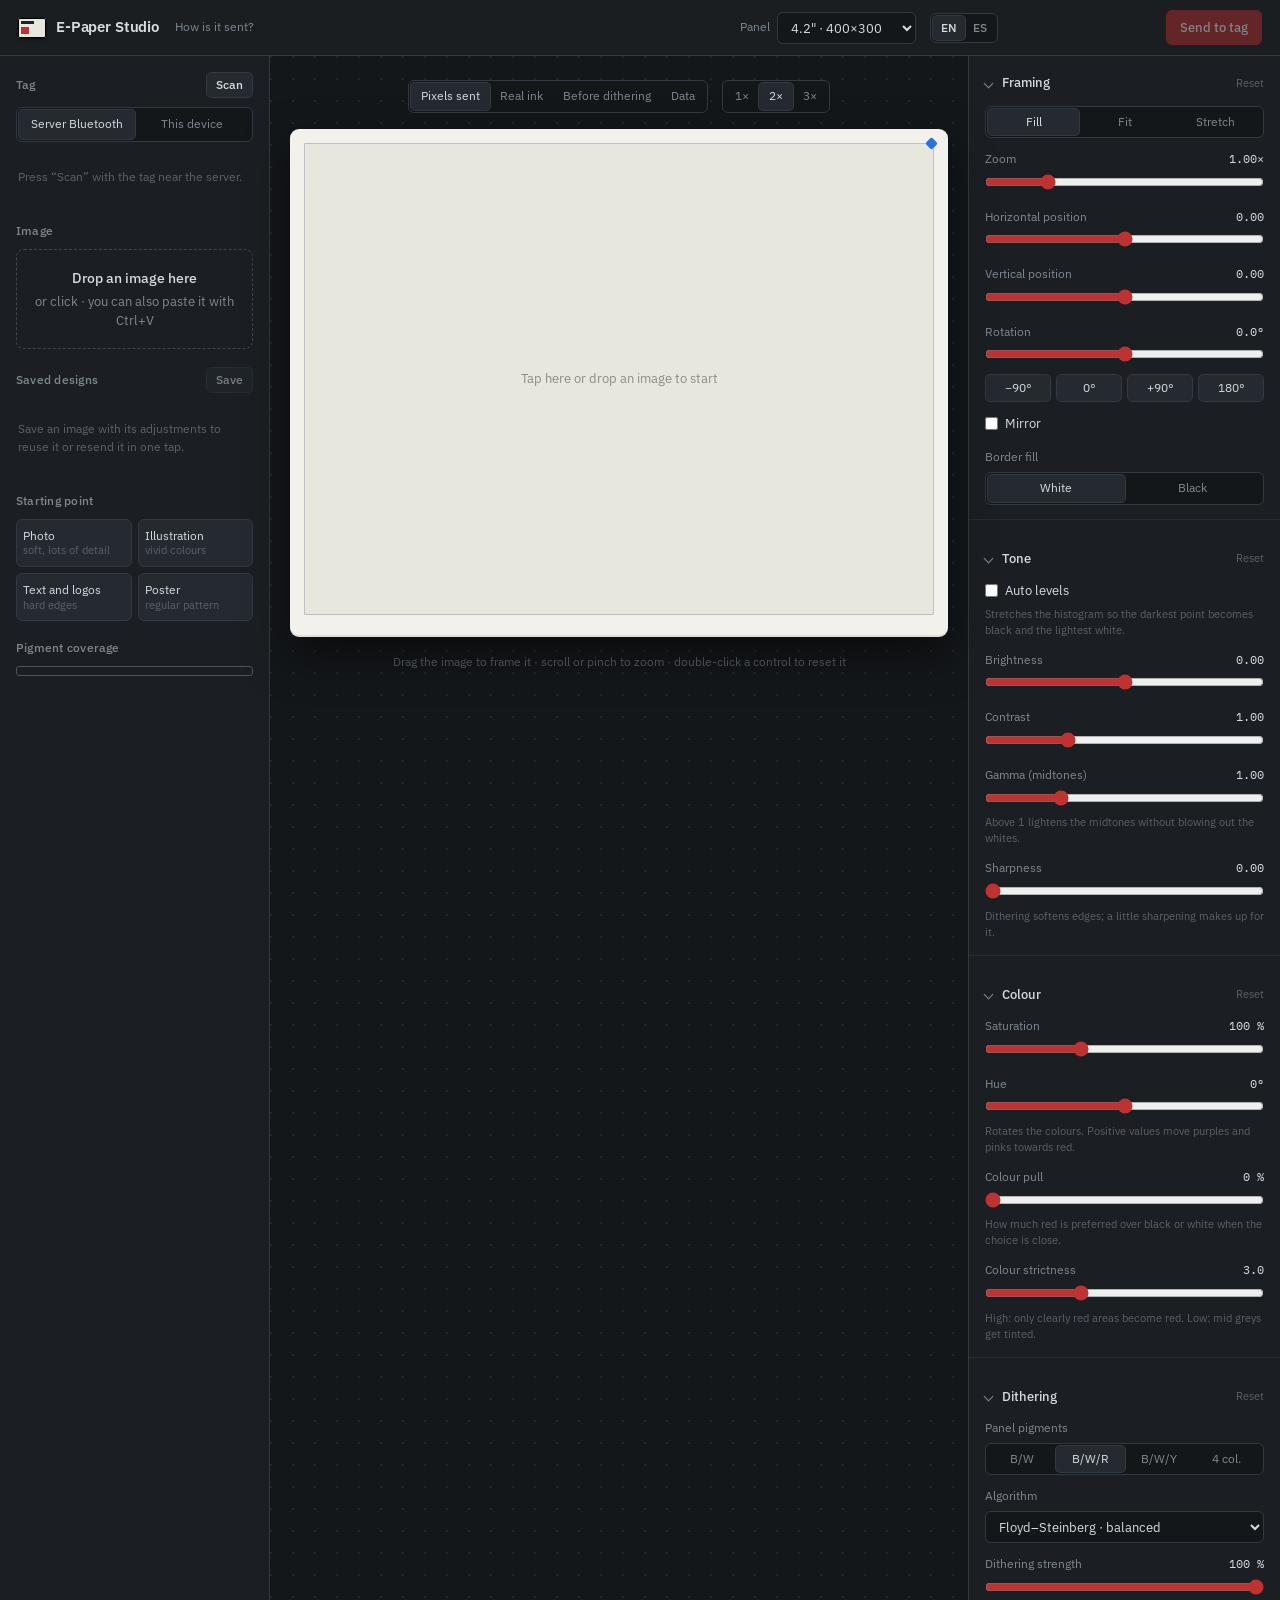
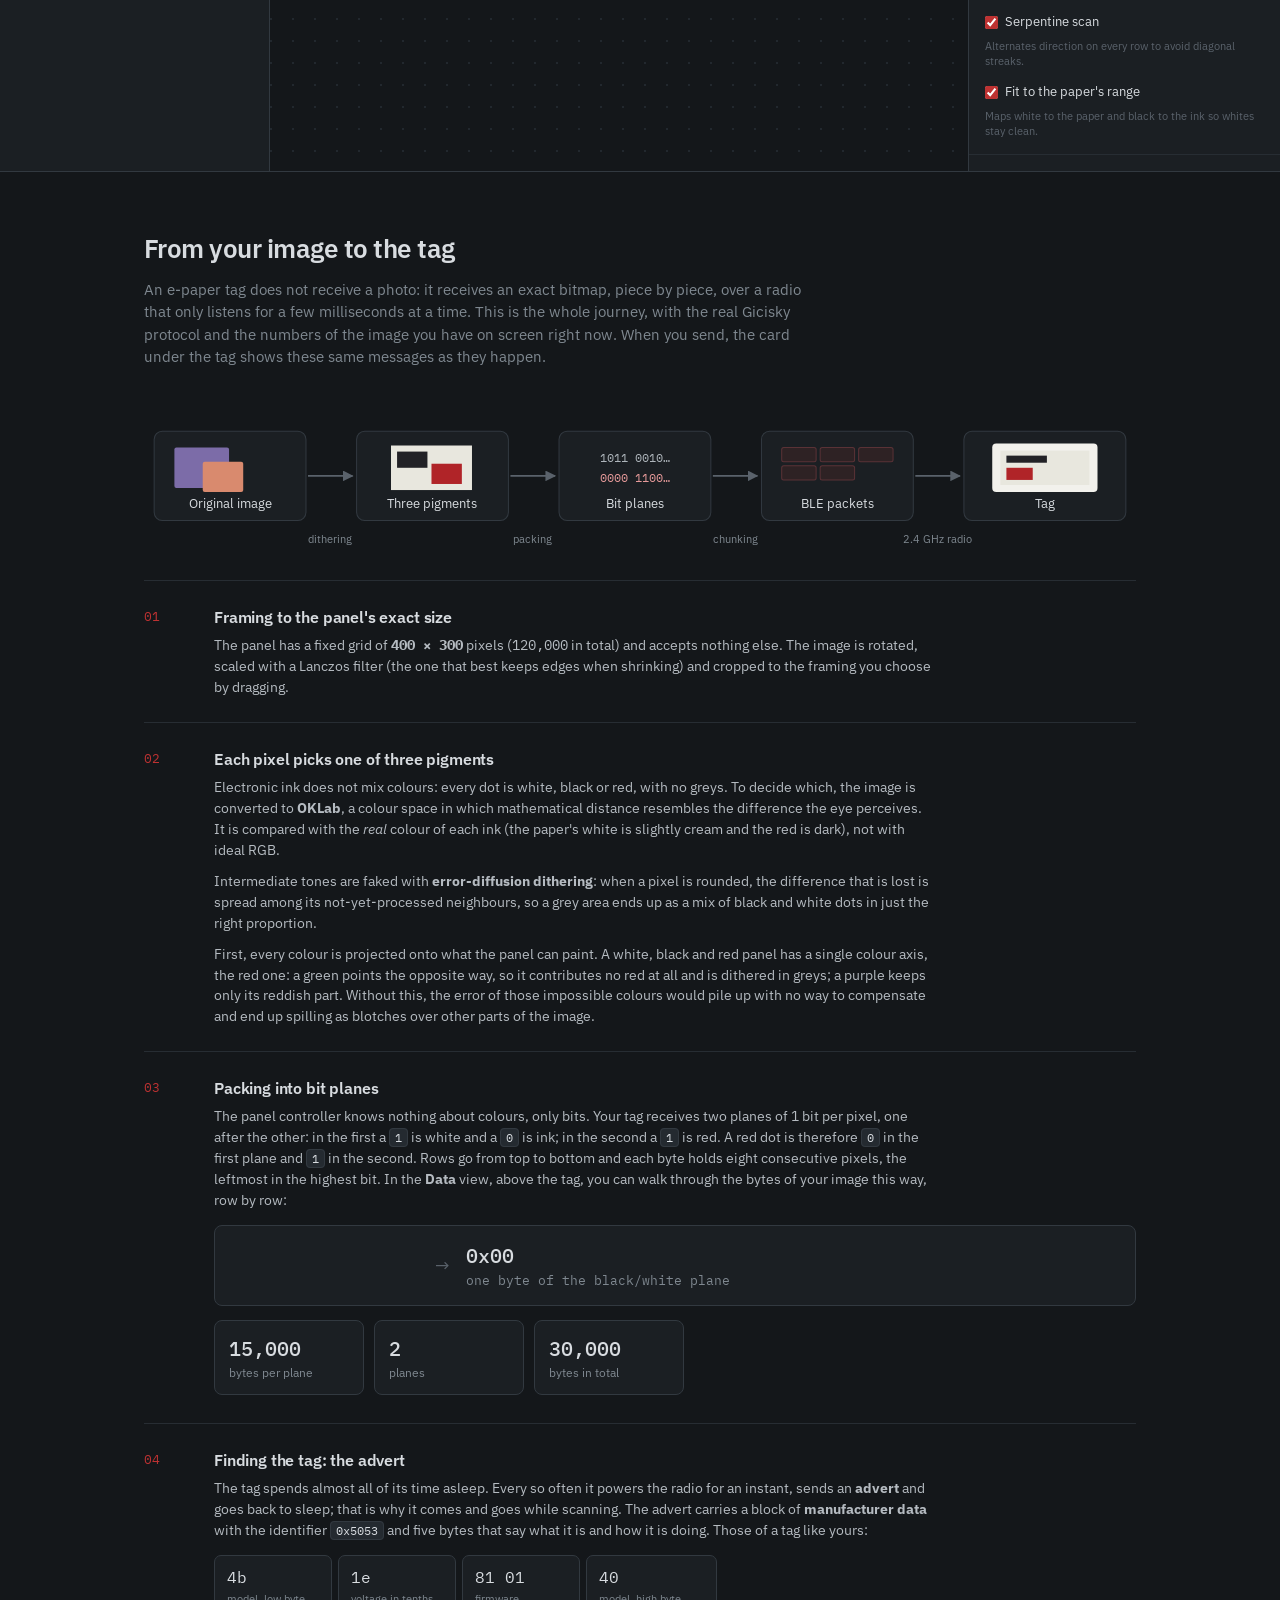
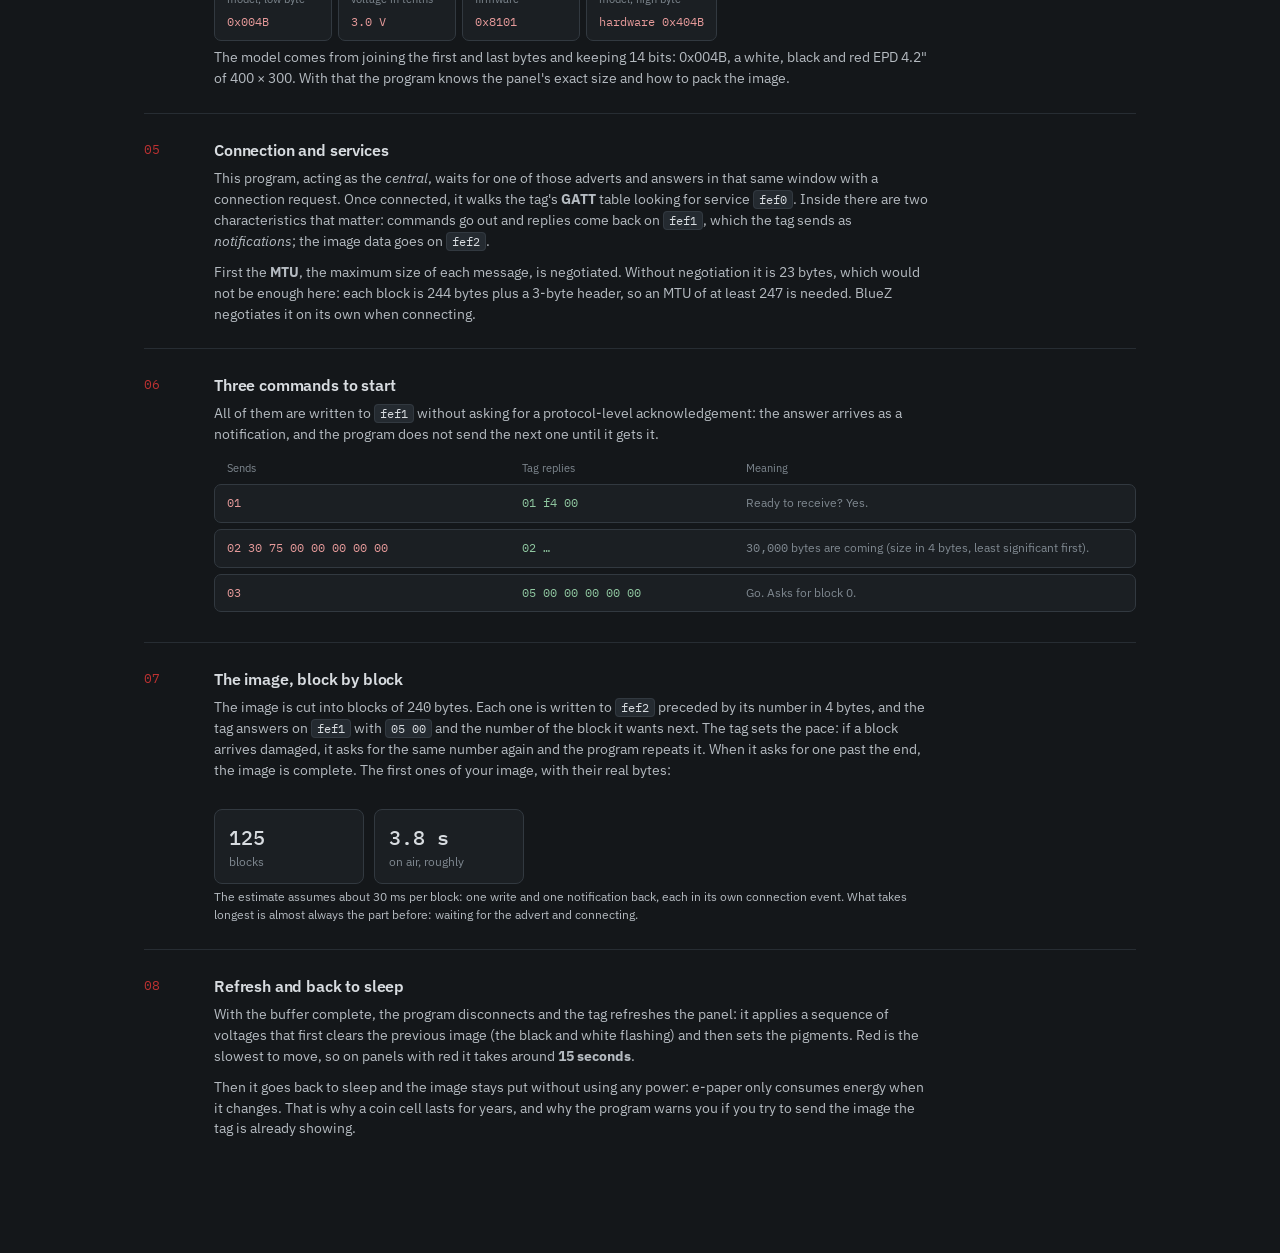
==== src/epaper_studio/web/static/index.html @ a7937726 "first commit" ====
<!DOCTYPE html>
<html lang="en">
<head>
<meta charset="utf-8">
<meta name="viewport" content="width=device-width, initial-scale=1">
<title>E-Paper Studio</title>
<meta name="description" content="Prepare images for Gicisky e-paper tags and send them over Bluetooth.">
<link rel="icon" href="data:image/svg+xml,%3Csvg xmlns='http://www.w3.org/2000/svg' viewBox='0 0 32 24'%3E%3Crect width='32' height='24' rx='3' fill='%23E8E7DE'/%3E%3Crect x='4' y='4' width='15' height='4' fill='%23222226'/%3E%3Crect x='4' y='11' width='10' height='9' fill='%23BE3232'/%3E%3C/svg%3E">
<link rel="preconnect" href="https://fonts.googleapis.com">
<link rel="preconnect" href="https://fonts.gstatic.com" crossorigin>
<link href="https://fonts.googleapis.com/css2?family=IBM+Plex+Mono:wght@400;500&family=IBM+Plex+Sans:wght@400;500;600&display=swap" rel="stylesheet">
<link rel="stylesheet" href="css/app.css">
</head>
<body>

<header class="top">
  <div class="brand">
    <span class="tag"></span><b>E-Paper Studio</b>
    <a href="#how" data-i18n="header.how">How is it sent?</a>
  </div>
  <div class="field">
    <span data-i18n="header.panel">Panel</span>
    <select id="panel">
      <option value="400x300">4.2" · 400×300</option>
      <option value="296x128">2.9" · 296×128</option>
      <option value="250x128">2.1" · 250×128</option>
      <option value="240x416">3.7" · 240×416</option>
      <option value="800x480">7.5" · 800×480</option>
      <option value="960x640">10.2" · 960×640</option>
    </select>
  </div>
  <div class="lang" id="lang" role="group" aria-label="Language"></div>
  <span id="status" role="status"></span>
  <button class="btn accent" id="send" disabled data-i18n="header.send">Send to tag</button>
</header>

<main class="work">
  <!-- Left column: tag, source image, presets and pigment coverage -->
  <aside class="col">
    <div>
      <h2 class="h2row"><span data-i18n="tags.title">Tag</span>
        <button class="link" id="scan" type="button">Scan</button></h2>
      <div class="seg source" id="source-seg" role="group" data-i18n-aria="tags.source">
        <button type="button" data-src="server" data-i18n="tags.source_server">Server Bluetooth</button>
        <button type="button" data-src="web" data-i18n="tags.source_web">This device</button>
      </div>
      <p class="srcnote hidden" id="srcnote"></p>
      <div class="tags" id="tags"></div>
    </div>

    <div>
      <h2 data-i18n="image.title">Image</h2>
      <div class="drop" id="drop" tabindex="0" role="button">
        <b data-i18n="image.drop">Drop an image here</b><span data-i18n="image.drop_hint">or click · you can also paste it with Ctrl+V</span>
      </div>
      <input type="file" id="file" accept="image/*" class="hidden">
      <div id="source" class="hidden" style="margin-top:12px">
        <div class="thumb"><canvas id="thumb"></canvas></div>
        <div class="meta"><span id="srcname"></span><span class="mono" id="srcsize"></span></div>
      </div>
    </div>

    <div>
      <h2 class="h2row"><span data-i18n="designs.title">Saved designs</span>
        <button class="link hidden" id="dupdate" type="button" data-i18n="designs.update">Update</button>
        <button class="link" id="dsave" type="button" disabled data-i18n="designs.save">Save</button></h2>
      <div class="designs" id="designs"></div>
    </div>

    <div>
      <h2 data-i18n="presets.title">Starting point</h2>
      <div class="presets" id="presets"></div>
    </div>

    <div>
      <h2 data-i18n="coverage.title">Pigment coverage</h2>
      <div class="cover" id="cover"></div>
      <div class="legend" id="legend"></div>
    </div>
  </aside>

  <!-- Centre: the tag -->
  <section class="stage" id="stage">
    <div class="stick">
      <div class="bar">
        <div class="seg" id="view">
          <button data-v="pure" class="on" data-i18n="view.pure">Pixels sent</button>
          <button data-v="ink" data-i18n="view.ink">Real ink</button>
          <button data-v="tone" data-i18n="view.tone">Before dithering</button>
          <button data-v="data" data-i18n="view.data">Data</button>
        </div>
        <div class="seg" id="zoom">
          <button data-z="1">1×</button><button data-z="2" class="on">2×</button><button data-z="3">3×</button>
        </div>
      </div>

      <div class="device">
        <div class="case">
          <div class="window" id="window">
            <img id="preview" alt="" data-i18n-alt="preview.alt">
            <div class="dump hidden" id="dump"><div class="spacer" id="dumpspace"></div><canvas id="dumpcv"></canvas></div>
            <div class="dumptip hidden" id="dumptip"></div>
            <div class="empty" id="empty" data-i18n="preview.empty">Tap here or drop an image to start</div>
            <div class="busyline"></div>
          </div>
        </div>
      </div>

      <div class="hint" id="hint"></div>
      <div class="timing mono" id="timing"></div>

      <div class="xfer hidden" id="xfer" aria-live="polite">
        <div class="xhead">
          <b id="xtitle"></b><span class="mono" id="xmeta"></span>
          <button class="close" id="xclose" type="button" data-i18n="transfer.close">Close</button>
        </div>
        <ol class="phases" id="phases">
          <li data-p="scan" data-i18n="transfer.phase.scan">Advert</li>
          <li data-p="connect" data-i18n="transfer.phase.connect">Connect</li>
          <li data-p="gatt" data-i18n="transfer.phase.gatt">Services</li>
          <li data-p="handshake" data-i18n="transfer.phase.handshake">Commands</li>
          <li data-p="blocks" data-i18n="transfer.phase.blocks">Blocks</li>
          <li data-p="refresh" data-i18n="transfer.phase.refresh">Refresh</li>
        </ol>
        <div class="pbar"><span id="pfill"></span></div>
        <div class="xlog mono" id="xlog"></div>
      </div>
    </div>
  </section>

  <!-- Right column: adjustments, built from js/controls.js -->
  <aside class="col right" id="controls"></aside>
</main>

<!-- Explanation: loaded per language from locales/how.<lang>.html -->
<section class="explain" id="how">
  <div class="inner" id="how-content"></div>
</section>

<!-- Device settings: name, group and model of a tag -->
<dialog id="devdialog" class="dlg">
  <form method="dialog">
    <h3 data-i18n="device.title">Tag settings</h3>
    <p class="dim" id="devinfo"></p>
    <p class="warn hidden" id="devneed" data-i18n="device.need_model">This browser cannot read the tag's model. Choose it to continue.</p>
    <label><span data-i18n="device.name">Name</span><input name="name" maxlength="60" autocomplete="off"></label>
    <label><span data-i18n="device.group">Group</span><input name="group" maxlength="40" list="groups" autocomplete="off" data-i18n-placeholder="device.group_hint"></label>
    <label><span data-i18n="device.model">Model</span><select name="model"></select></label>
    <div class="dlgbar">
      <button type="button" class="btn danger" id="devforget" data-i18n="device.forget">Forget</button>
      <span class="grow"></span>
      <button type="button" class="btn" data-close data-i18n="dialog.cancel">Cancel</button>
      <button type="submit" class="btn accent" data-i18n="dialog.save">Save</button>
    </div>
  </form>
</dialog>
<datalist id="groups"></datalist>

<!-- A name for a saved design -->
<dialog id="namedialog" class="dlg">
  <form method="dialog">
    <h3 id="nametitle"></h3>
    <label><span data-i18n="designs.name">Name</span><input name="name" maxlength="60" required autocomplete="off"></label>
    <div class="dlgbar">
      <span class="grow"></span>
      <button type="button" class="btn" data-close data-i18n="dialog.cancel">Cancel</button>
      <button type="submit" class="btn accent" data-i18n="dialog.save">Save</button>
    </div>
  </form>
</dialog>

<script type="module" src="js/main.js"></script>
</body>
</html>
---- src/epaper_studio/web/static/css/app.css ----
/* Graphite for the workshop, paper for the panel, and the pigment red as the
   only accent: the UI steps back so the tag is the brightest thing on screen. */
:root{
  --void:#14171A; --shell:#1B1F23; --rise:#242A30; --hover:#2D343B;
  --line:#323940; --soft:#272D33;
  --text:#D8DCE0; --dim:#7F8890; --faint:#5A626B;
  --red:#BE3232; --red-lift:#D24242; --good:#55966B; --warn:#C9A227;
  --paper:#E8E7DE; --ink:#222226;
  --sans:'IBM Plex Sans',ui-sans-serif,system-ui,sans-serif;
  --mono:'IBM Plex Mono',ui-monospace,Menlo,Consolas,monospace;
  --r:6px;
}
*{box-sizing:border-box}
html{scroll-behavior:smooth}
body{margin:0;background:var(--void);color:var(--text);
  font:400 13.5px/1.55 var(--sans);-webkit-font-smoothing:antialiased}
button,input,select{font:inherit;color:inherit}
button{cursor:pointer;background:none;border:none;padding:0}
:focus-visible{outline:2px solid var(--red);outline-offset:2px;border-radius:3px}
.mono{font-family:var(--mono);font-variant-numeric:tabular-nums}
.dim{color:var(--dim)}
.hidden{display:none !important}

/* ---------- top bar ---------- */
.top{position:sticky;top:0;z-index:20;display:flex;align-items:center;gap:14px;flex-wrap:wrap;
  padding:10px 18px;background:rgba(27,31,35,.94);backdrop-filter:blur(8px);
  border-bottom:1px solid var(--line)}
.brand{display:flex;align-items:center;gap:10px;margin-right:auto}
.brand .tag{width:28px;height:20px;border-radius:2px;background:var(--paper);position:relative;
  box-shadow:inset 0 0 0 1px #000,0 1px 3px rgba(0,0,0,.5)}
.brand .tag::before{content:"";position:absolute;left:3px;top:3px;width:13px;height:3px;background:var(--ink)}
.brand .tag::after{content:"";position:absolute;left:3px;top:9px;width:8px;height:7px;background:var(--red)}
.brand b{font-weight:600;font-size:14.5px;letter-spacing:-.01em}
.brand a{color:var(--dim);font-size:12px;text-decoration:none;margin-left:6px}
.brand a:hover{color:var(--text)}
.field{display:flex;align-items:center;gap:7px}
.field>span{color:var(--dim);font-size:12px;white-space:nowrap}
select,input[type=text]{background:var(--void);border:1px solid var(--line);border-radius:var(--r);
  padding:6px 9px;font-size:12.5px;min-width:0}
select:hover,input[type=text]:hover{border-color:#434A52}
input::placeholder{color:var(--faint)}
#device{width:220px;font-family:var(--mono);font-size:12px}
.btn{display:inline-flex;align-items:center;justify-content:center;gap:7px;background:var(--rise);
  border:1px solid var(--line);border-radius:var(--r);padding:7px 13px;font-size:12.5px;font-weight:500;white-space:nowrap}
.btn:hover{background:var(--hover)}
.btn:disabled{opacity:.45;cursor:not-allowed}
.btn.accent{background:var(--red);border-color:var(--red);color:#fff}
.btn.accent:hover:not(:disabled){background:var(--red-lift)}
.check{display:inline-flex;align-items:center;gap:7px;font-size:12.5px;color:var(--dim);cursor:pointer;user-select:none}
.check input{accent-color:var(--red);margin:0}
#status{font-size:12px;min-width:140px;text-align:right;color:var(--dim)}
#status.ok{color:var(--good)} #status.err{color:#E07272} #status.busy{color:var(--warn)}

/* ---------- workspace ---------- */
.work{display:grid;grid-template-columns:270px minmax(0,1fr) 312px;min-height:calc(100vh - 54px)}
.col{background:var(--shell);border-right:1px solid var(--line);padding:16px;
  display:flex;flex-direction:column;gap:18px}
.col.right{border-right:0;border-left:1px solid var(--line);padding:6px 0 16px}
h2{margin:0 0 9px;font-size:11.5px;font-weight:500;color:var(--dim);letter-spacing:.02em}

.drop{border:1.5px dashed #3E464E;border-radius:8px;padding:18px 14px;text-align:center;cursor:pointer;
  color:var(--dim);font-size:12.5px;transition:border-color .15s,background .15s}
.drop:hover,.drop.over{border-color:var(--red);background:rgba(190,50,50,.06);color:var(--text)}
.drop b{display:block;color:var(--text);font-weight:500;font-size:13.5px;margin-bottom:3px}
.thumb{position:relative;border-radius:6px;overflow:hidden;background:#0E1012;border:1px solid var(--line)}
#thumb{display:block;width:100%}
.meta{display:flex;justify-content:space-between;font-size:11.5px;color:var(--dim);margin-top:6px}

.presets{display:grid;grid-template-columns:1fr 1fr;gap:6px}
.presets button{background:var(--rise);border:1px solid var(--line);border-radius:var(--r);
  padding:8px 6px;font-size:12px;text-align:left;line-height:1.3}
.presets button:hover{background:var(--hover);border-color:#454D55}
.presets button small{display:block;color:var(--faint);font-size:10.5px;margin-top:1px}

.cover{display:flex;height:10px;border-radius:3px;overflow:hidden;border:1px solid #4A525A}
.cover span{height:100%}
.legend{display:grid;gap:5px;margin-top:9px}
.legend div{display:flex;align-items:center;gap:8px;font-size:12px}
.legend i{width:11px;height:11px;border-radius:2px;flex:0 0 auto;box-shadow:0 0 0 1px rgba(255,255,255,.28)}
.legend .mono{margin-left:auto;color:var(--dim)}

/* ---------- canvas ---------- */
.stage{display:flex;flex-direction:column;align-items:center;justify-content:flex-start;
  padding:24px 20px 34px;min-width:0;
  background-image:radial-gradient(circle at 1px 1px,#22282E 1px,transparent 0);background-size:22px 22px}
.stick{position:static;top:76px;display:flex;flex-direction:column;align-items:center;gap:16px;width:100%}
.stick.fits{position:sticky}
.bar{display:flex;align-items:center;gap:14px;flex-wrap:wrap;justify-content:center;font-size:12px;color:var(--dim)}
.seg{display:inline-flex;background:var(--void);border:1px solid var(--line);border-radius:var(--r);padding:2px}
.seg button{padding:4px 10px;border-radius:4px;font-size:12px;color:var(--dim)}
.seg button:hover{color:var(--text)}
.seg button.on{background:var(--rise);color:var(--text);box-shadow:0 0 0 1px var(--line)}
.device{position:relative;max-width:100%}
/* Tag casing, as if clipped to a shelf rail */
.case{background:#F2F1EC;padding:14px 14px 22px;border-radius:9px;position:relative;
  box-shadow:0 18px 44px rgba(0,0,0,.5),inset 0 -2px 0 rgba(0,0,0,.08);max-width:100%}
.case::after{content:"";position:absolute;right:12px;top:10px;width:9px;height:9px;border-radius:2px;
  background:#2F6FE0;transform:rotate(45deg)}
.window{position:relative;overflow:hidden;background:var(--paper);border-radius:2px;
  box-shadow:inset 0 0 0 1px rgba(0,0,0,.18);cursor:grab;touch-action:none;max-width:100%}
.window.drag{cursor:grabbing}
#preview{display:block;image-rendering:pixelated;user-select:none;-webkit-user-drag:none;
  transform-origin:0 0;will-change:transform}
.empty{position:absolute;inset:0;display:grid;place-items:center;text-align:center;color:#8E8C82;
  font-size:13px;padding:20px}
.dump{position:absolute;inset:0;overflow:auto;background:var(--paper);cursor:default;
  overscroll-behavior:contain;scrollbar-width:thin;scrollbar-color:#B9B6AA transparent}
.dump .spacer{width:1px}
#dumpcv{position:absolute;left:0;top:0;display:block;pointer-events:none}
.dumptip{position:absolute;z-index:3;pointer-events:none;background:#15181B;color:#D8DCE0;
  border:1px solid #3A4148;border-radius:6px;padding:7px 10px;font:400 11.5px/1.55 var(--mono);
  white-space:nowrap;box-shadow:0 8px 22px rgba(0,0,0,.45)}
.dumptip b{color:#fff;font-weight:500}
.dumptip .k{color:#7F8890}
.dumptip .on{color:#8FC7A0} .dumptip .ink{color:#E69A9A}
.busyline{position:absolute;left:0;right:0;bottom:0;height:2px;background:var(--red);
  transform:scaleX(0);transform-origin:left;transition:transform .25s}
.window.busy .busyline{transform:scaleX(1);transition:transform 2.5s cubic-bezier(.2,.6,.3,1)}
.hint{font-size:11.5px;color:var(--faint)}
.timing{font-size:11.5px;color:var(--faint)}

/* ---------- controls ---------- */
details.sec{border-bottom:1px solid var(--soft)}
details.sec>summary{list-style:none;cursor:pointer;display:flex;align-items:center;gap:8px;
  padding:11px 16px;font-size:12.5px;font-weight:500}
details.sec>summary::-webkit-details-marker{display:none}
details.sec>summary::before{content:"";width:6px;height:6px;border-right:1.5px solid var(--dim);
  border-bottom:1.5px solid var(--dim);transform:rotate(-45deg);transition:transform .15s;margin-right:2px}
details.sec[open]>summary::before{transform:rotate(45deg)}
details.sec>summary .reset{margin-left:auto;font-size:11px;color:var(--faint);font-weight:400}
details.sec>summary .reset:hover{color:var(--text)}
.ctrls{padding:2px 16px 14px;display:grid;gap:12px}
.ctl label.row{display:flex;justify-content:space-between;align-items:baseline;font-size:12px;color:var(--dim);margin-bottom:5px}
.ctl label.row .mono{color:var(--text);font-size:11.5px}
.ctl .help{font-size:11px;color:var(--faint);margin-top:4px;line-height:1.45}
input[type=range]{width:100%;margin:0;accent-color:var(--red);height:16px}
.ctl .seg{display:flex}
.ctl .seg button{flex:1}
.rotq{display:flex;gap:5px;margin-top:6px}
.rotq button{flex:1;font-size:11.5px;padding:4px;border:1px solid var(--line);border-radius:5px;background:var(--rise)}
.rotq button:hover{background:var(--hover)}
.ctl select{width:100%}

/* ---------- explanation ---------- */
.explain{border-top:1px solid var(--line);background:var(--void)}
.explain .inner{max-width:1040px;margin:0 auto;padding:56px 24px 90px}
.explain .lead{max-width:680px}
.explain .lead h1{font-size:26px;font-weight:600;letter-spacing:-.02em;margin:0 0 10px}
.explain .lead p{color:var(--dim);font-size:14.5px;margin:0}
.pipe{margin:34px 0 10px;overflow-x:auto}
.pipe svg{display:block;min-width:760px;width:100%;height:auto}
.steps{display:grid;gap:0;margin-top:26px;counter-reset:step}
.step{display:grid;grid-template-columns:52px minmax(0,1fr);gap:4px 18px;padding:24px 0;
  border-top:1px solid var(--soft)}
.step::before{counter-increment:step;content:counter(step,decimal-leading-zero);font-family:var(--mono);
  color:var(--red);font-size:13px;padding-top:2px}
.step h3{margin:0 0 6px;font-size:15.5px;font-weight:600;letter-spacing:-.01em}
.step p{margin:0 0 10px;color:#B5BBC1;max-width:720px}
.step p:last-child{margin-bottom:0}
.step code{font-family:var(--mono);font-size:12px;background:var(--rise);border:1px solid var(--line);
  border-radius:4px;padding:1px 5px;color:var(--text)}
.figs{display:flex;gap:10px;flex-wrap:wrap;margin:14px 0 4px}
.fig{background:var(--shell);border:1px solid var(--line);border-radius:8px;padding:12px 14px;min-width:150px}
.fig .n{font-family:var(--mono);font-size:20px;font-weight:500;color:var(--text)}
.fig .l{font-size:11.5px;color:var(--dim)}
.bits{display:flex;align-items:center;gap:16px;flex-wrap:wrap;margin:14px 0 4px;
  background:var(--shell);border:1px solid var(--line);border-radius:8px;padding:14px}
.pix{display:grid;grid-template-columns:repeat(8,22px);gap:2px}
.pix i{height:22px;border-radius:2px;box-shadow:0 0 0 1px rgba(255,255,255,.28)}
.pixbits{display:grid;grid-template-columns:repeat(8,22px);gap:2px;font-family:var(--mono);font-size:12px;text-align:center}
.arrow{color:var(--faint);font-size:18px}
.byte{font-family:var(--mono);font-size:13px}
.byte b{font-size:20px;font-weight:500;color:var(--text);display:block}
.packets{margin-top:14px;display:grid;gap:6px}
.pkt{display:flex;align-items:stretch;font-family:var(--mono);font-size:11.5px;
  border:1px solid var(--line);border-radius:6px;overflow:hidden;background:var(--shell)}
.pkt .att{background:#252229;color:#9C93A8;padding:7px 9px;white-space:nowrap}
.pkt .hdr{background:#2E2224;color:#E69A9A;padding:7px 9px;white-space:nowrap}
.pkt .dat{padding:7px 10px;color:#AEB5BB;overflow:hidden;text-overflow:ellipsis;white-space:nowrap}
.pkt .more{margin-left:auto;padding:7px 10px;color:var(--faint);white-space:nowrap}
.note{font-size:12px;color:var(--faint);margin-top:8px;max-width:720px}

/* ---------- tags found ---------- */
.h2row{display:flex;align-items:center;gap:8px}
.h2row .link{margin-left:auto;font-size:11.5px;color:var(--text);background:var(--rise);
  border:1px solid var(--line);border-radius:5px;padding:3px 9px;font-weight:500}
.h2row .link:hover{background:var(--hover)}
.h2row .link:disabled{opacity:.5;cursor:wait}
.tags{display:grid;gap:6px}
.tagrow{display:flex;align-items:stretch;background:var(--rise);border:1px solid var(--line);border-radius:7px;overflow:hidden}
.tagrow:hover{border-color:#4A525A}
.tagrow.on{border-color:var(--red);background:#2C2427}
.tagrow.off .pick{opacity:.55}
.tagrow .pick{flex:1;min-width:0;display:grid;grid-template-columns:auto 1fr auto;gap:2px 10px;align-items:center;
  text-align:left;padding:9px 4px 9px 10px}
.tagrow .edit{flex:none;width:34px;display:grid;place-items:center;color:var(--dim);border-left:1px solid var(--soft)}
.tagrow .edit:hover{color:var(--text);background:var(--hover)}
.tagrow .edit svg,.design .acts svg{width:14px;height:14px}
.tagrow .new{font-size:10px;color:var(--warn)}
.tagrow .mini{grid-row:span 2;width:30px;height:22px;border-radius:2px;background:var(--paper);position:relative;
  box-shadow:inset 0 0 0 1px #000}
.tagrow .mini::before{content:"";position:absolute;left:4px;top:4px;width:13px;height:3px;background:var(--ink)}
.tagrow .mini::after{content:"";position:absolute;left:4px;top:10px;width:8px;height:7px;background:var(--red)}
.tagrow b{font-size:12.5px;font-weight:500;overflow:hidden;text-overflow:ellipsis;white-space:nowrap}
.tagrow small{grid-column:2;font-size:11px;color:var(--dim);overflow-wrap:anywhere;line-height:1.35}
.tagrow .sig{grid-row:span 2;display:flex;flex-direction:column;align-items:flex-end;gap:3px;font-size:10.5px;color:var(--dim)}
.bars{display:flex;align-items:flex-end;gap:2px;height:11px}
.bars i{width:3px;background:#3A4148;border-radius:1px}
.bars i.lit{background:var(--text)}
.blank{color:var(--faint);font-size:12px;padding:6px 2px;line-height:1.5}

/* ---------- live upload ---------- */
.xfer{width:min(100%,820px);background:var(--shell);border:1px solid var(--line);border-radius:10px;padding:14px 16px}
.xhead{display:flex;align-items:baseline;gap:10px;margin-bottom:12px}
.xhead b{font-weight:600;font-size:13.5px}
.xhead .mono{margin-left:auto;color:var(--dim);font-size:11.5px}
.xhead .close{color:var(--faint);font-size:12px;margin-left:8px}
.xhead .close:hover{color:var(--text)}
.phases{display:grid;grid-template-columns:repeat(6,1fr);gap:4px;list-style:none;margin:0 0 10px;padding:0}
.phases li{font-size:11px;color:var(--faint);padding-top:7px;border-top:2px solid #333A41}
.phases li.done{color:var(--dim);border-top-color:#6A3A3D}
.phases li.now{color:var(--text);border-top-color:var(--red)}
.xfer.ok .phases li{color:var(--dim);border-top-color:var(--good)}
.xfer.err .phases li.now{border-top-color:#E07272;color:#E07272}
.pbar{height:6px;border-radius:3px;background:var(--void);overflow:hidden;border:1px solid var(--line)}
.pbar span{display:block;height:100%;width:0;background:var(--red);transition:width .25s}
.xfer.ok .pbar span{background:var(--good)}
.xlog{margin-top:12px;height:170px;overflow-y:auto;background:var(--void);border:1px solid var(--line);
  border-radius:6px;padding:8px 10px;font-size:11.5px;line-height:1.65}
.xlog div{white-space:nowrap;overflow:hidden;text-overflow:ellipsis}
.xlog .t{color:var(--faint);display:inline-block;width:62px}
.xlog .tx{color:#E69A9A}
.xlog .rx{color:#8FC7A0}
.xlog .note{color:var(--dim);font-size:11.5px;margin:0;max-width:none}
.xlog .ch{color:var(--faint)}

/* ---------- explanation: advert and dialogue ---------- */
.adv{display:flex;gap:6px;flex-wrap:wrap;margin:14px 0 6px}
.adv > div{background:var(--shell);border:1px solid var(--line);border-radius:7px;padding:9px 12px;min-width:118px}
.adv code{background:none;border:0;padding:0;font-size:16px;color:var(--text)}
.adv .l{font-size:11px;color:var(--dim);margin-top:2px}
.adv .v{font-size:12px;color:#E69A9A;font-family:var(--mono);margin-top:4px}
.talk{display:grid;gap:6px;margin:14px 0 6px}
.talk .row{display:grid;grid-template-columns:minmax(200px,1.2fr) minmax(140px,.9fr) 1.6fr;gap:12px;align-items:center;
  background:var(--shell);border:1px solid var(--line);border-radius:7px;padding:9px 12px;font-size:12.5px}
.talk .row span{font-family:var(--mono);font-size:12px}
.talk .send{color:#E69A9A}
.talk .back{color:#8FC7A0}
.talk .what{color:var(--dim);font-family:var(--sans) !important}
.talk .row.head{background:none;border-color:transparent;padding-top:0;padding-bottom:0}
.talk .row.head span{font-size:11px}
.pkt .rep{background:#1E2A22;color:#8FC7A0;padding:7px 9px;white-space:nowrap;margin-left:auto}
@media (max-width:720px){ .talk .row{grid-template-columns:1fr} .phases{grid-template-columns:repeat(3,1fr)} }

@media (max-width:1180px){ .work{grid-template-columns:240px minmax(0,1fr) 280px} }
@media (max-width:920px){
  .work{grid-template-columns:1fr}
  .col{border-right:0;border-bottom:1px solid var(--line)}
  .col.right{border-left:0}
  .stage{order:-1}
  .top,.stick{position:static}
  #device{width:160px}
}

/* ---------- language switch ---------- */
.lang{display:inline-flex;background:var(--void);border:1px solid var(--line);border-radius:var(--r);padding:2px}
.lang button{padding:3px 8px;border-radius:4px;font-size:11.5px;color:var(--dim);font-weight:500}
.lang button:hover{color:var(--text)}
.lang button.on{background:var(--rise);color:var(--text);box-shadow:0 0 0 1px var(--line)}


/* ---------- tag source, groups ---------- */
.seg.source{display:flex;margin-bottom:8px}
.seg.source button{flex:1;padding:5px 6px}
.srcnote{margin:0 0 8px;font-size:11.5px;line-height:1.45;color:var(--warn)}
.taggroup{font-size:10.5px;letter-spacing:.06em;text-transform:uppercase;color:var(--faint);margin:6px 2px 0}
.taggroup:first-child{margin-top:0}

/* ---------- saved designs ---------- */
.h2row > span:first-child{margin-right:auto}
.h2row .link{margin-left:0 !important}
.designs{display:grid;grid-template-columns:1fr 1fr;gap:8px}
.designs .blank{grid-column:1/-1}
.design{background:var(--rise);border:1px solid var(--line);border-radius:7px;overflow:hidden;display:flex;flex-direction:column}
.design.on{border-color:var(--red)}
.design .open{display:flex;flex-direction:column;text-align:left}
.design img{display:block;width:100%;aspect-ratio:4/3;object-fit:contain;background:var(--paper);image-rendering:pixelated}
.design .open span{padding:5px 8px 2px;font-size:11.5px;overflow:hidden;text-overflow:ellipsis;white-space:nowrap}
.design .acts{display:flex;padding:0 3px 3px}
.design .acts button{flex:1;display:grid;place-items:center;height:26px;border-radius:4px;color:var(--dim)}
.design .acts button:hover:not(:disabled){color:var(--text);background:var(--hover)}
.design .acts .delete:hover{color:var(--red-lift)}
.design .acts button:disabled{opacity:.4;cursor:wait}

/* ---------- dialogs ---------- */
.dlg{background:var(--shell);color:var(--text);border:1px solid var(--line);border-radius:10px;padding:0;
  width:min(380px,calc(100vw - 32px));box-shadow:0 20px 60px rgba(0,0,0,.5)}
.dlg::backdrop{background:rgba(8,10,12,.6)}
.dlg form{display:flex;flex-direction:column;gap:12px;padding:18px}
.dlg h3{margin:0;font-size:15px;font-weight:600}
.dlg p{margin:-4px 0 0;font-size:12px}
.dlg .warn{color:var(--warn)}
.dlg label{display:flex;flex-direction:column;gap:5px;font-size:12px;color:var(--dim)}
.dlg input,.dlg select{background:var(--void);border:1px solid var(--line);border-radius:var(--r);padding:8px 10px;
  font-size:14px;color:var(--text);width:100%}
.dlg input:focus,.dlg select:focus{outline:none;border-color:var(--red)}
.dlgbar{display:flex;gap:8px;align-items:center;margin-top:4px}
.dlgbar .grow{flex:1}
.btn.danger{color:#E58A8A}
.btn.danger:hover{background:#3A2629}

/* ---------- touch and phones ---------- */
.window.loaded{touch-action:none}
@media (pointer:coarse){
  .seg button,.h2row .link{min-height:34px}
  .design .acts button{height:34px}
  .tagrow .edit{width:44px}
  input[type=range]{height:28px}
}
@media (max-width:920px){
  /* backdrop-filter would make the bar the containing block of the fixed send button */
  .top{gap:8px 10px;padding:10px 16px;backdrop-filter:none;background:var(--shell)}
  .top .field{order:3}
  #status{order:4;flex-basis:100%;text-align:left;min-width:0}
  /* the send button follows you down the page */
  #send{position:fixed;left:16px;right:16px;bottom:max(12px,env(safe-area-inset-bottom));z-index:30;
    padding:12px;font-size:14.5px;box-shadow:0 8px 24px rgba(0,0,0,.45)}
  body{padding-bottom:72px}
  .stage{padding:16px 16px 22px}
  .col{padding:16px}
  .designs{grid-template-columns:repeat(auto-fill,minmax(140px,1fr))}
  .explain .inner{padding-left:16px;padding-right:16px}
}
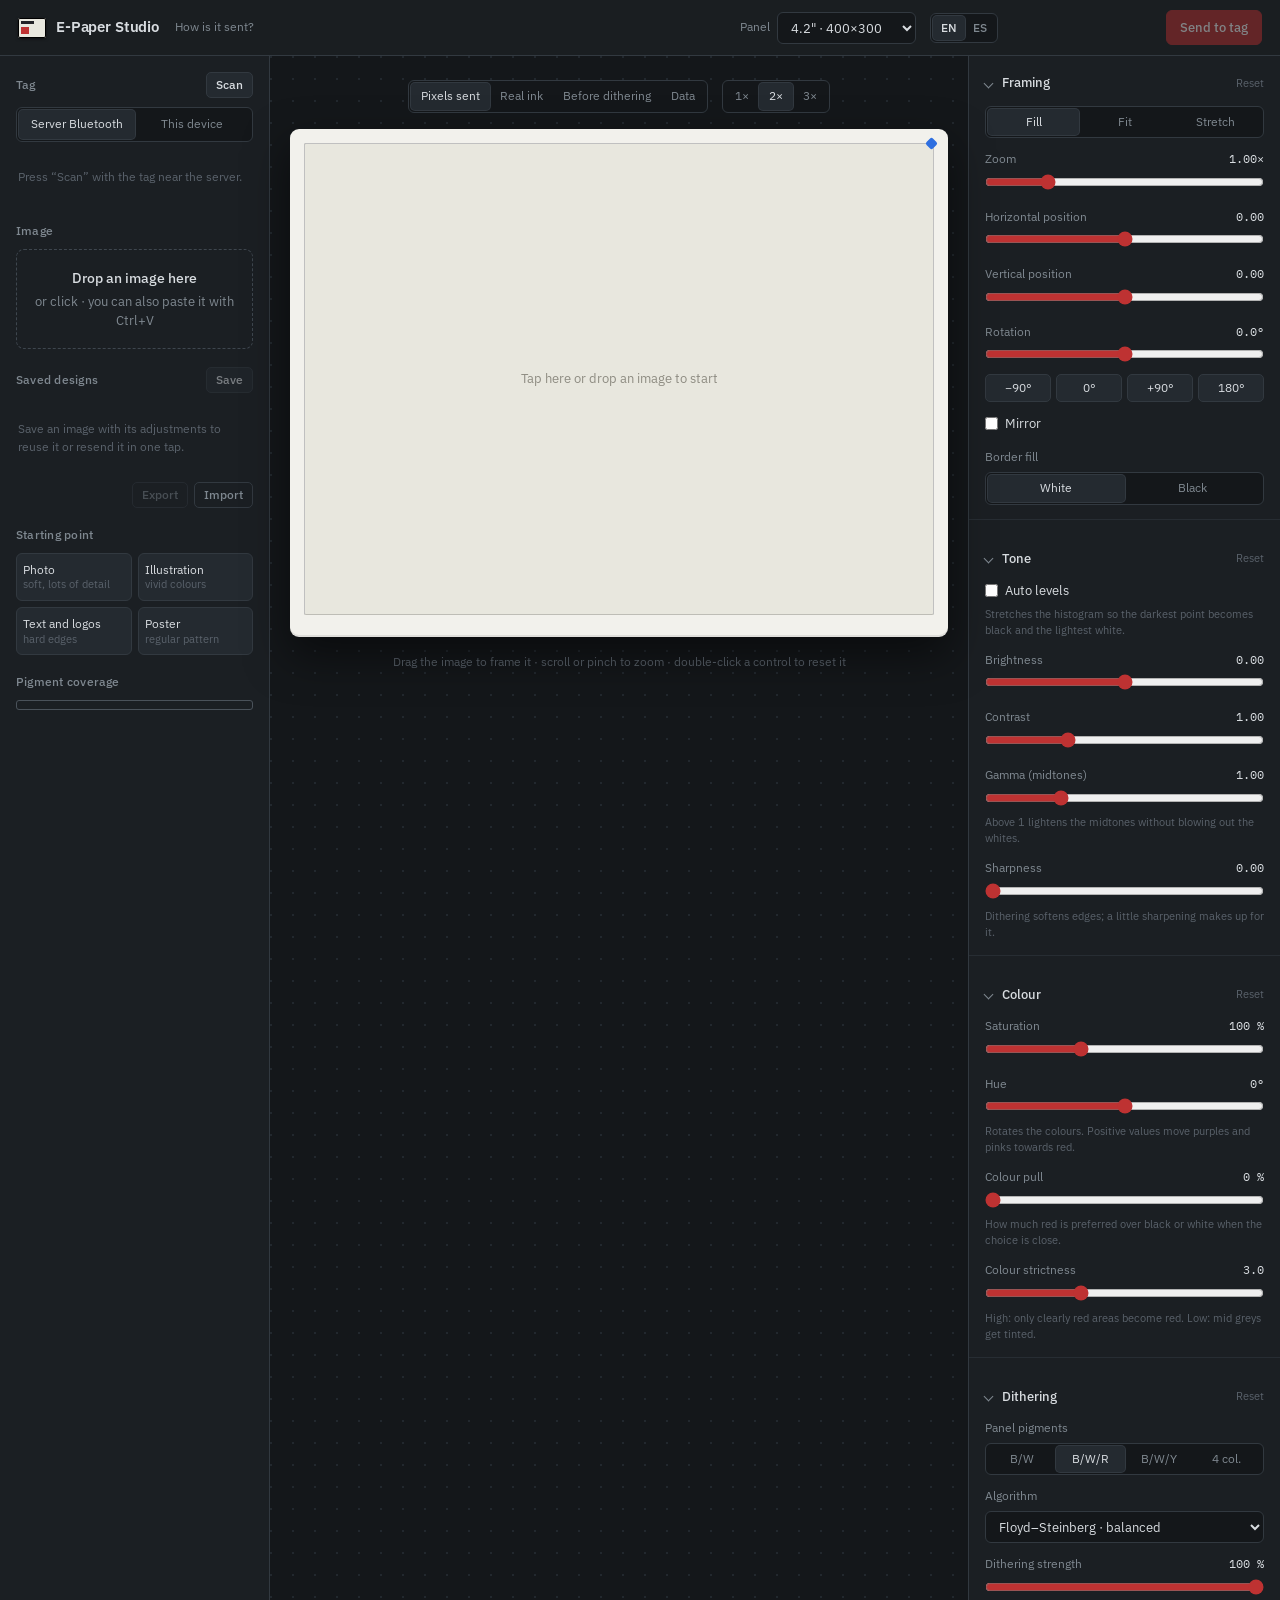
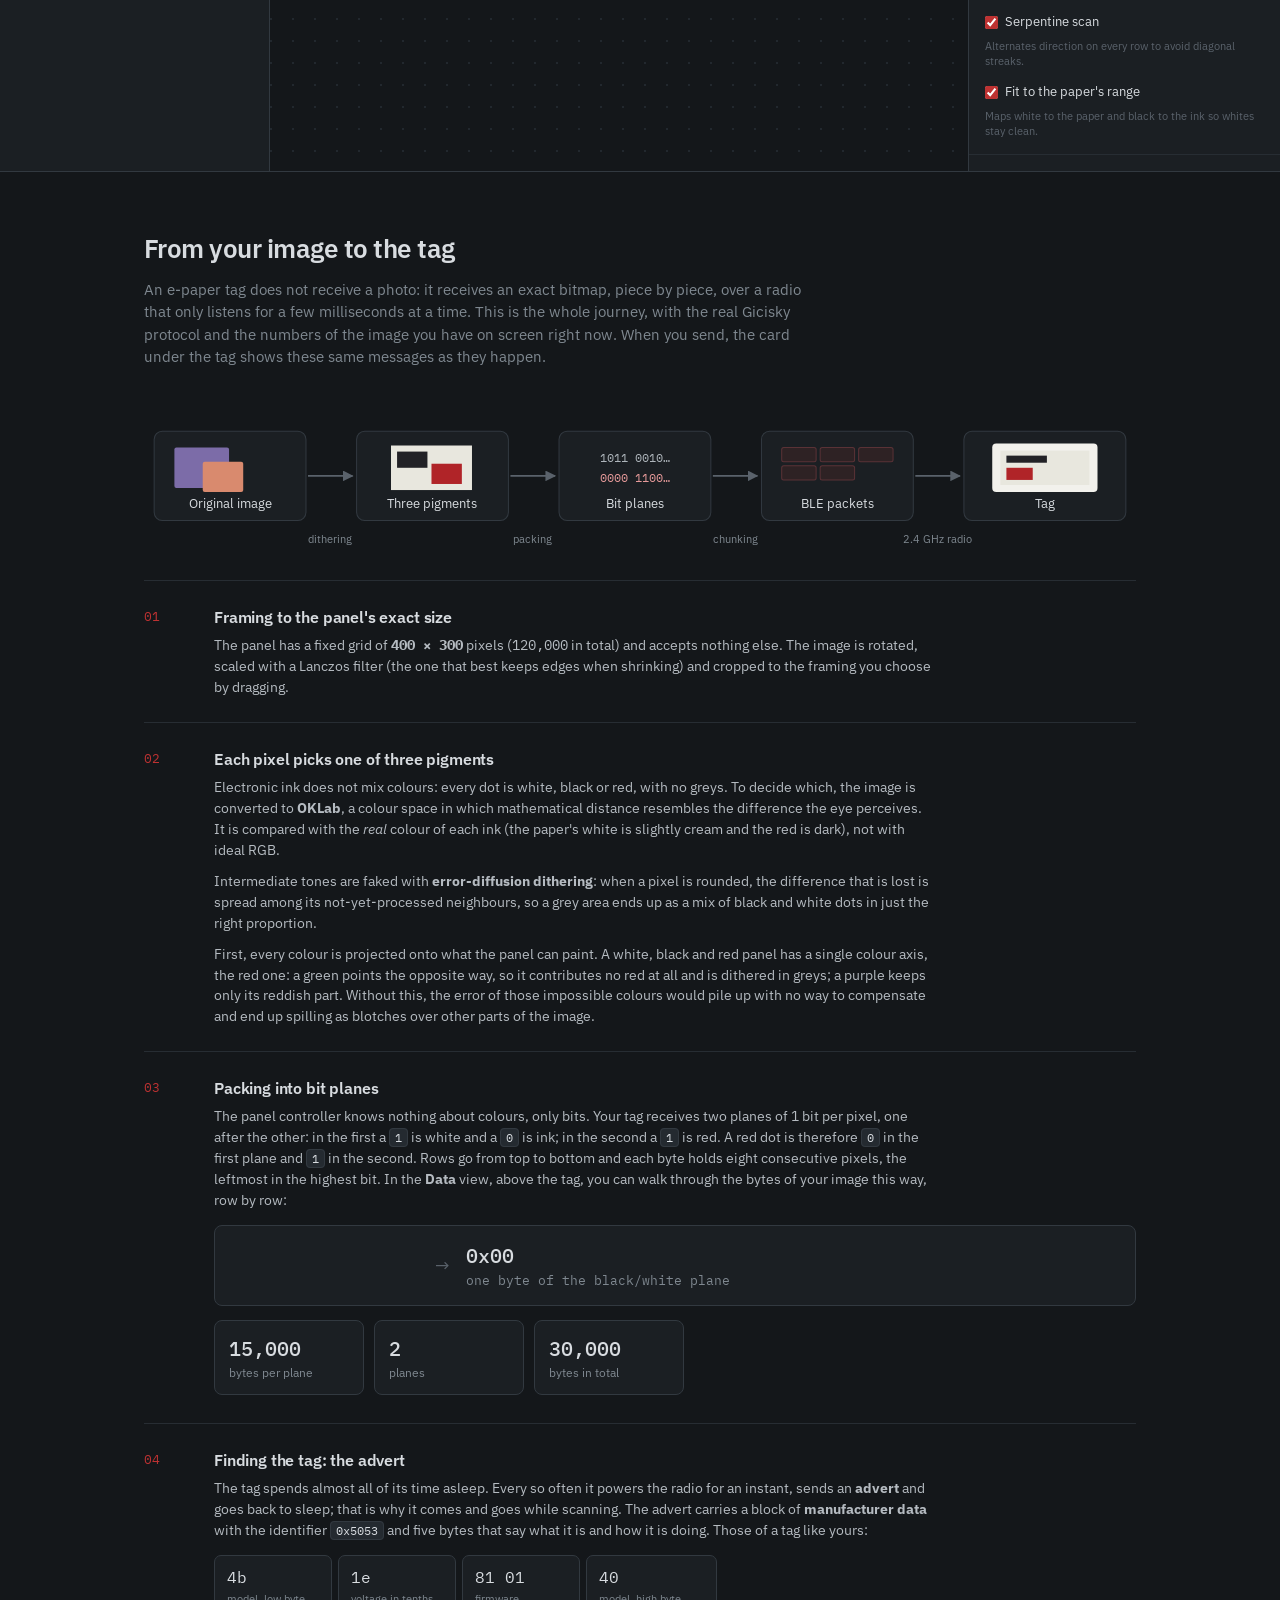
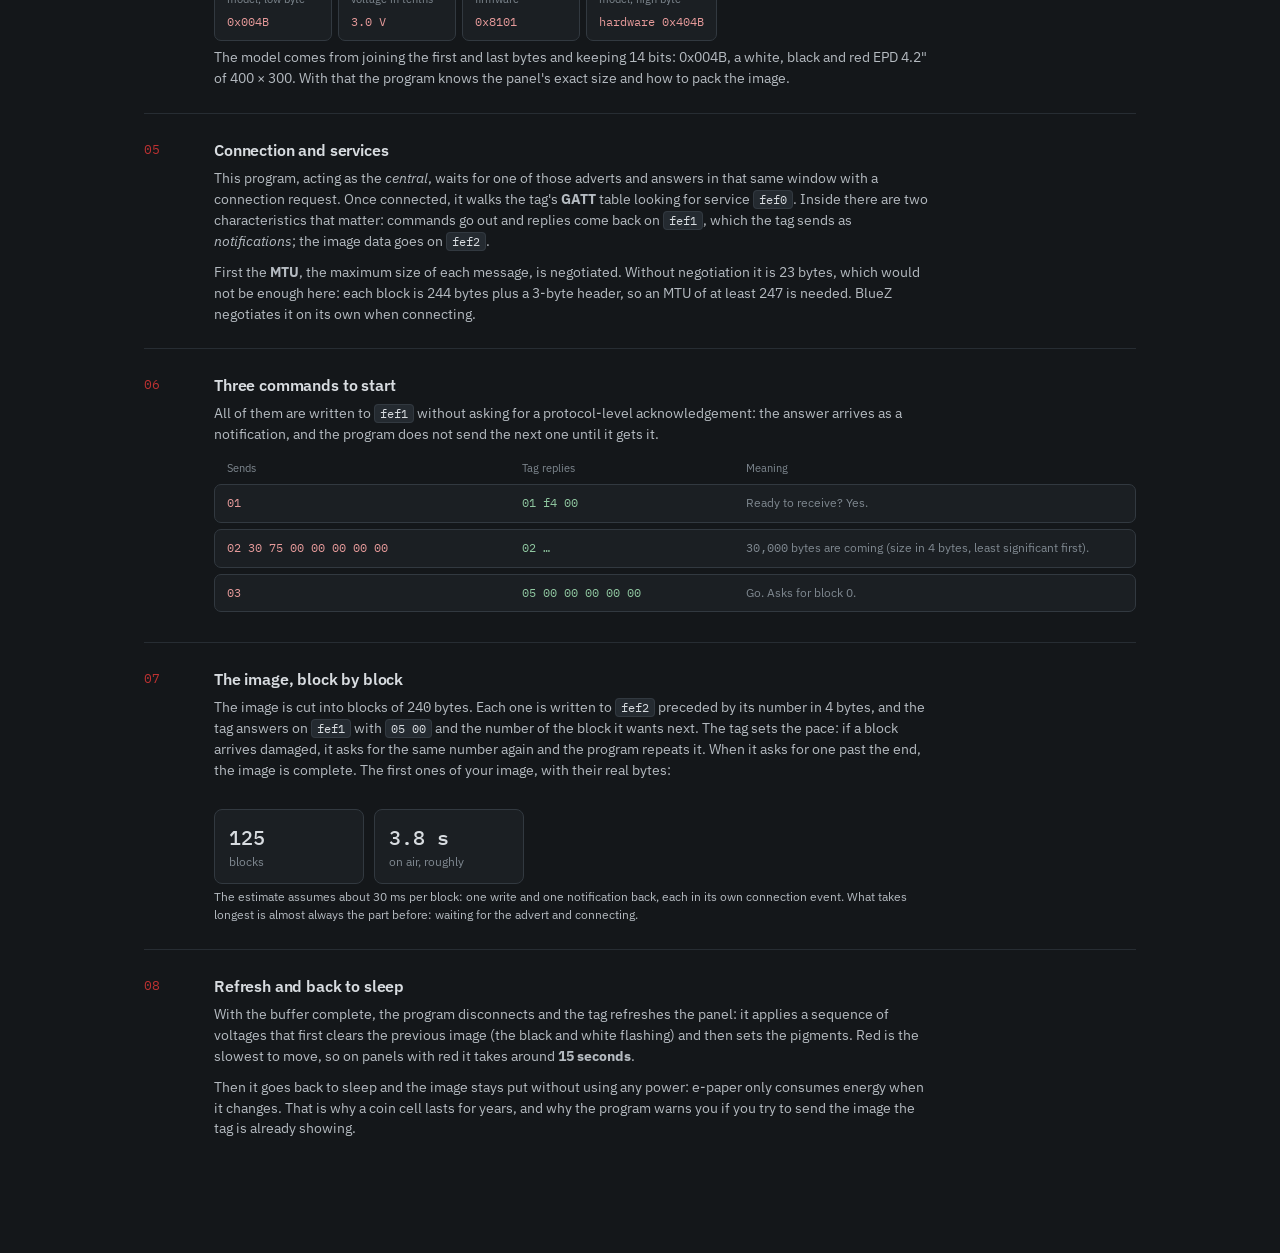
==== commit 9f4446d5: "feat: import/export saved images" ====
--- a/src/epaper_studio/web/static/index.html
+++ b/src/epaper_studio/web/static/index.html
@@ -65,6 +65,11 @@
         <button class="link hidden" id="dupdate" type="button" data-i18n="designs.update">Update</button>
         <button class="link" id="dsave" type="button" disabled data-i18n="designs.save">Save</button></h2>
       <div class="designs" id="designs"></div>
+      <div class="dtools">
+        <a class="link" id="dexport" href="/api/designs/export" download data-i18n="designs.export">Export</a>
+        <button class="link" id="dimport" type="button" data-i18n="designs.import">Import</button>
+        <input type="file" id="dimportfile" accept=".zip,application/zip" class="hidden">
+      </div>
     </div>
 
     <div>
@@ -169,6 +174,20 @@
   </form>
 </dialog>
 
+<!-- Importing a designs backup: merge or replace -->
+<dialog id="importdialog" class="dlg">
+  <form method="dialog">
+    <h3 data-i18n="designs.import_title">Import designs</h3>
+    <p id="importtext"></p>
+    <div class="dlgbar">
+      <button type="button" class="btn danger" value="replace" data-i18n="designs.import_replace">Replace all</button>
+      <span class="grow"></span>
+      <button type="button" class="btn" value="" data-i18n="dialog.cancel">Cancel</button>
+      <button type="button" class="btn accent" value="merge" data-i18n="designs.import_merge">Merge</button>
+    </div>
+  </form>
+</dialog>
+
 <script type="module" src="js/main.js"></script>
 </body>
 </html>
--- a/src/epaper_studio/web/static/css/app.css
+++ b/src/epaper_studio/web/static/css/app.css
@@ -281,6 +281,12 @@
 .h2row .link{margin-left:0 !important}
 .designs{display:grid;grid-template-columns:1fr 1fr;gap:8px}
 .designs .blank{grid-column:1/-1}
+.dtools{display:flex;justify-content:flex-end;gap:6px;margin-top:8px}
+.dtools .link{font-size:11.5px;color:var(--dim);background:none;border:1px solid var(--line);border-radius:5px;
+  padding:3px 9px;font-weight:500;text-decoration:none}
+.dtools .link:hover{color:var(--text);background:var(--hover)}
+.dtools .link.off{opacity:.45;pointer-events:none}
+.dtools .link:disabled{opacity:.5;cursor:wait}
 .design{background:var(--rise);border:1px solid var(--line);border-radius:7px;overflow:hidden;display:flex;flex-direction:column}
 .design.on{border-color:var(--red)}
 .design .open{display:flex;flex-direction:column;text-align:left}
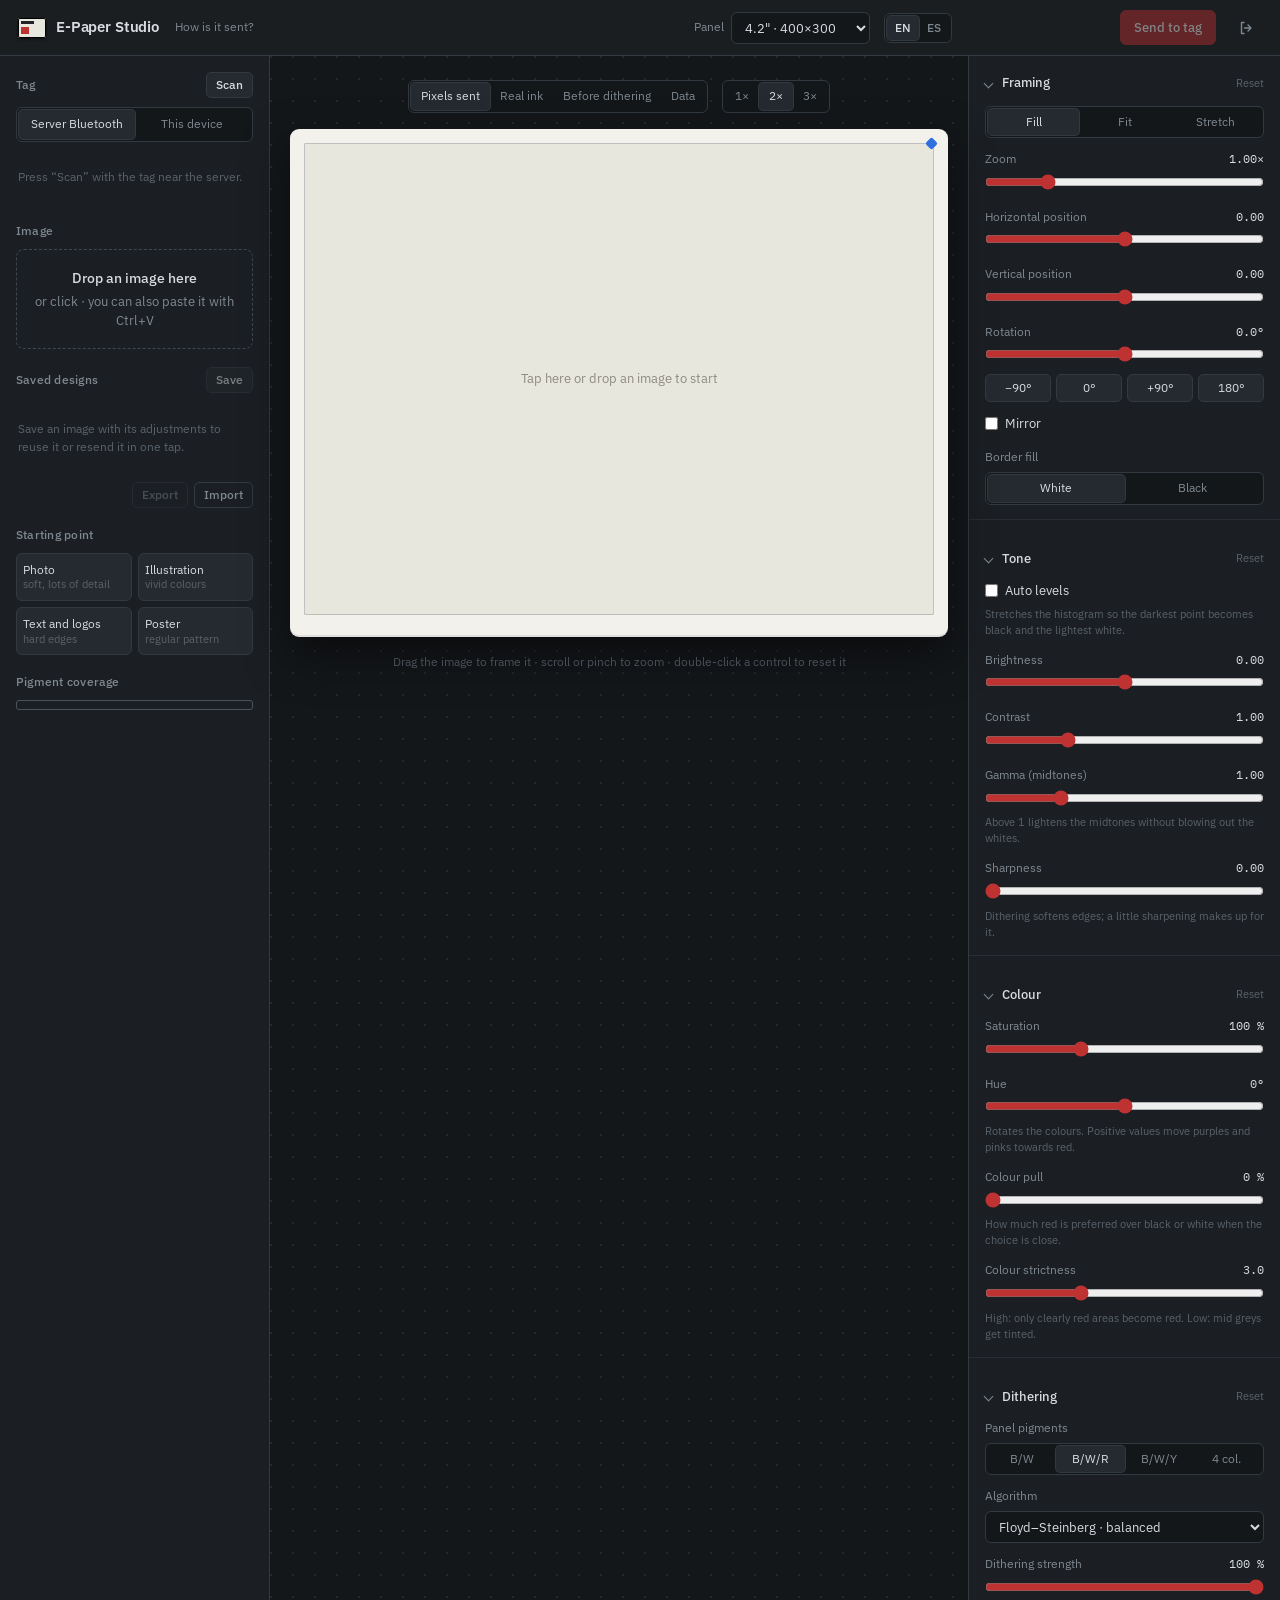
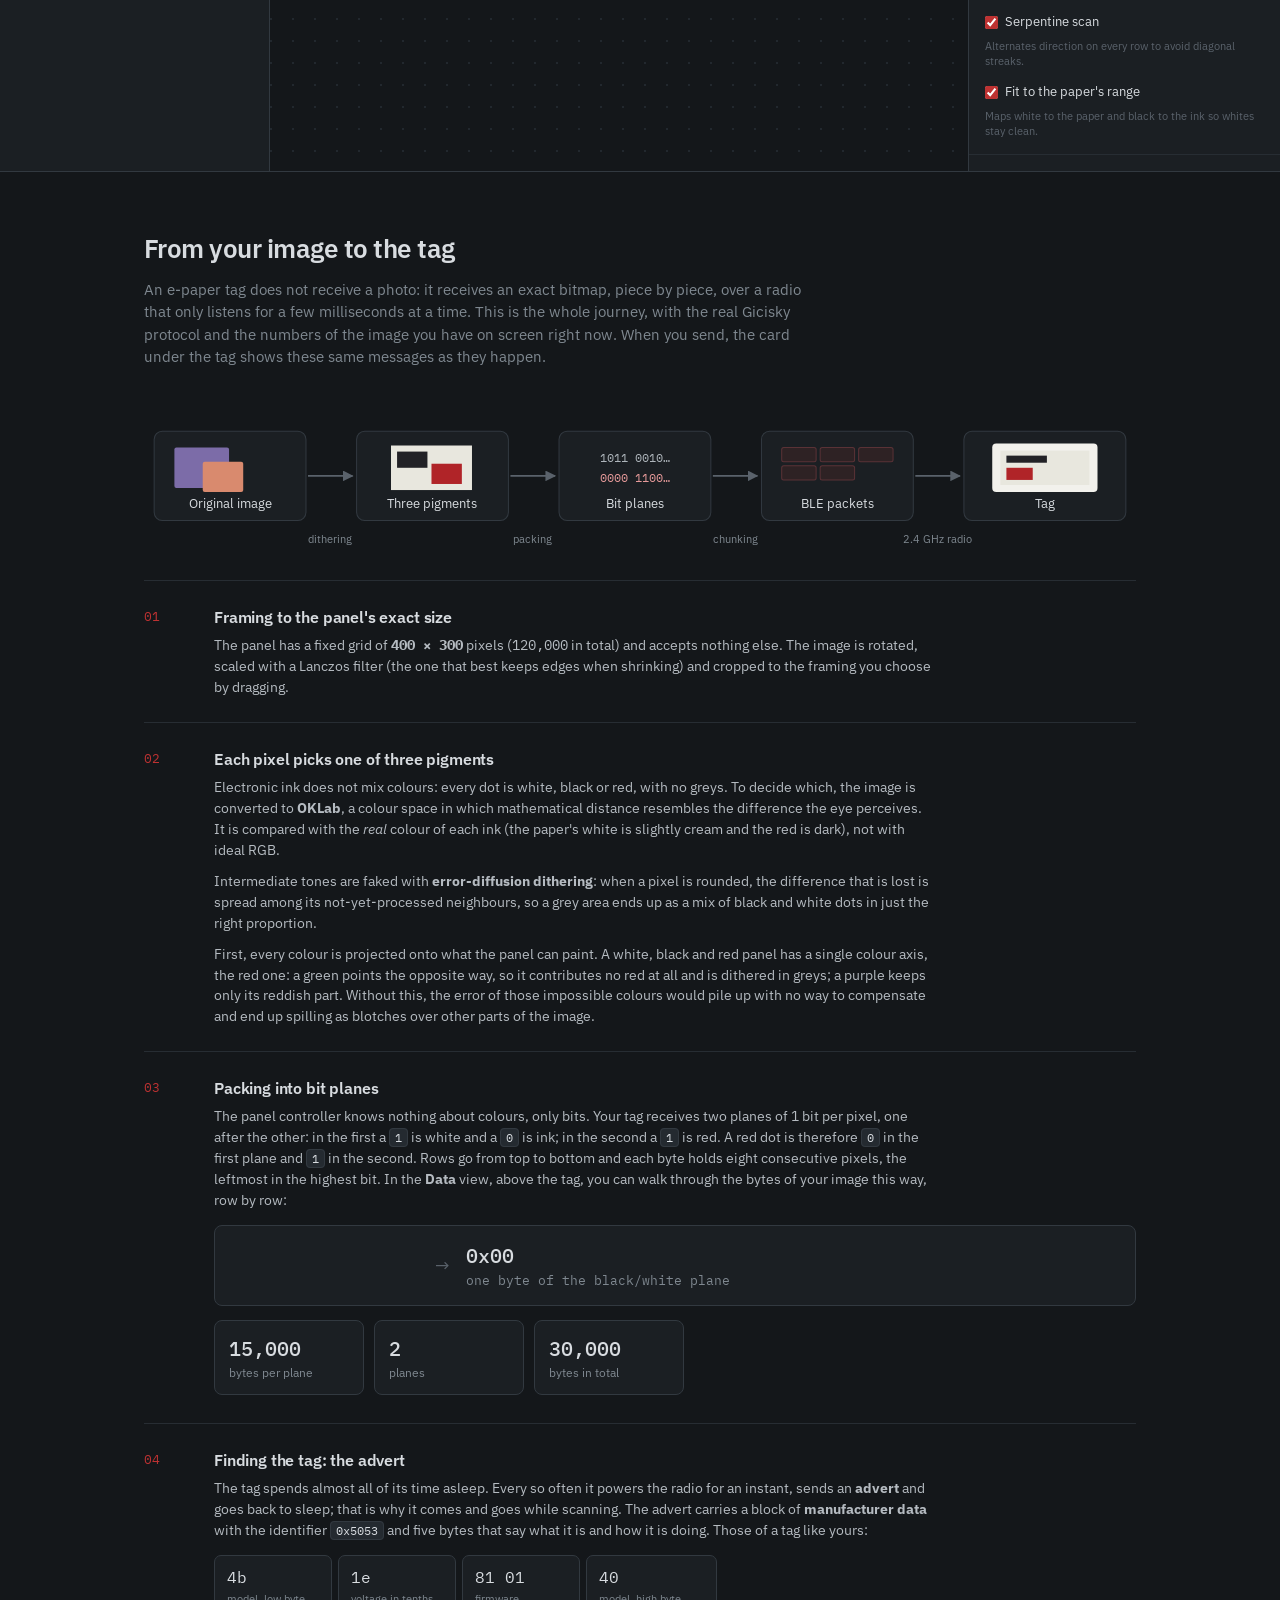
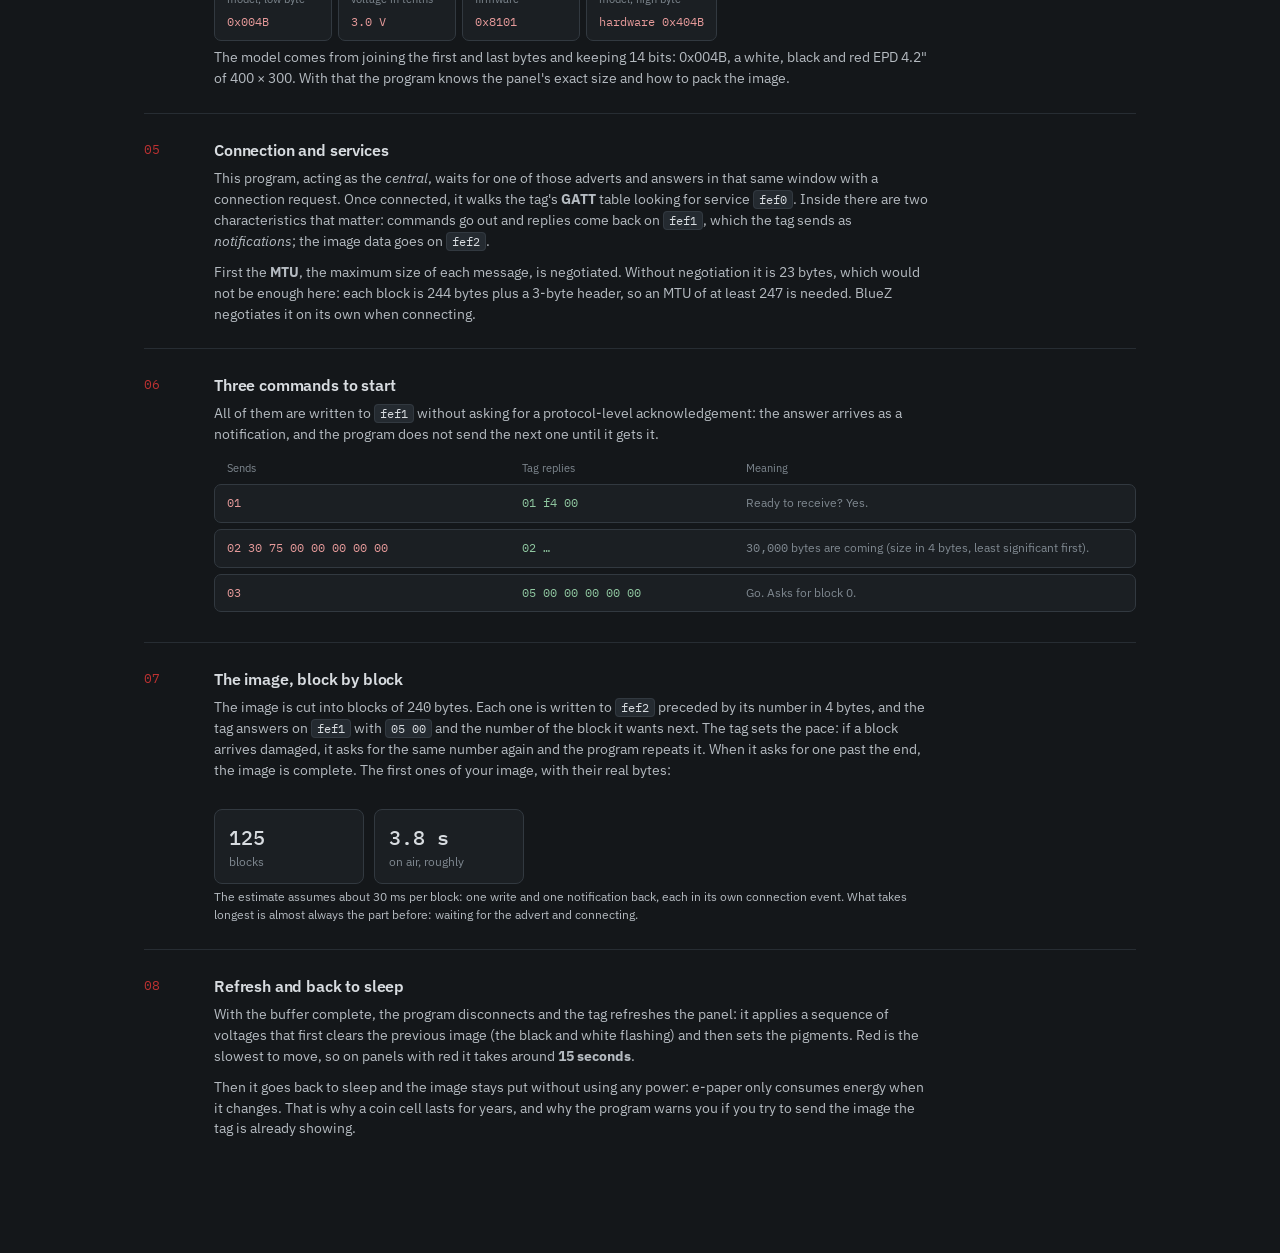
==== commit 61ab474b: "feat: added login protection" ====
--- a/src/epaper_studio/web/static/index.html
+++ b/src/epaper_studio/web/static/index.html
@@ -32,6 +32,9 @@
   <div class="lang" id="lang" role="group" aria-label="Language"></div>
   <span id="status" role="status"></span>
   <button class="btn accent" id="send" disabled data-i18n="header.send">Send to tag</button>
+  <button class="logout" id="logout" type="button" data-i18n-title="header.logout" data-i18n-aria="header.logout">
+    <svg viewBox="0 0 16 16" aria-hidden="true"><path d="M6 2.5H3.5v11H6M10 5l3 3-3 3M13 8H6.5" fill="none" stroke="currentColor" stroke-width="1.4" stroke-linecap="round" stroke-linejoin="round"/></svg>
+  </button>
 </header>
 
 <main class="work">
--- a/src/epaper_studio/web/static/css/app.css
+++ b/src/epaper_studio/web/static/css/app.css
@@ -34,6 +34,9 @@
 .brand a{color:var(--dim);font-size:12px;text-decoration:none;margin-left:6px}
 .brand a:hover{color:var(--text)}
 .field{display:flex;align-items:center;gap:7px}
+.logout{display:grid;place-items:center;width:32px;height:32px;border-radius:var(--r);color:var(--dim)}
+.logout svg{width:16px;height:16px}
+.logout:hover{color:var(--text);background:var(--hover)}
 .field>span{color:var(--dim);font-size:12px;white-space:nowrap}
 select,input[type=text]{background:var(--void);border:1px solid var(--line);border-radius:var(--r);
   padding:6px 9px;font-size:12.5px;min-width:0}
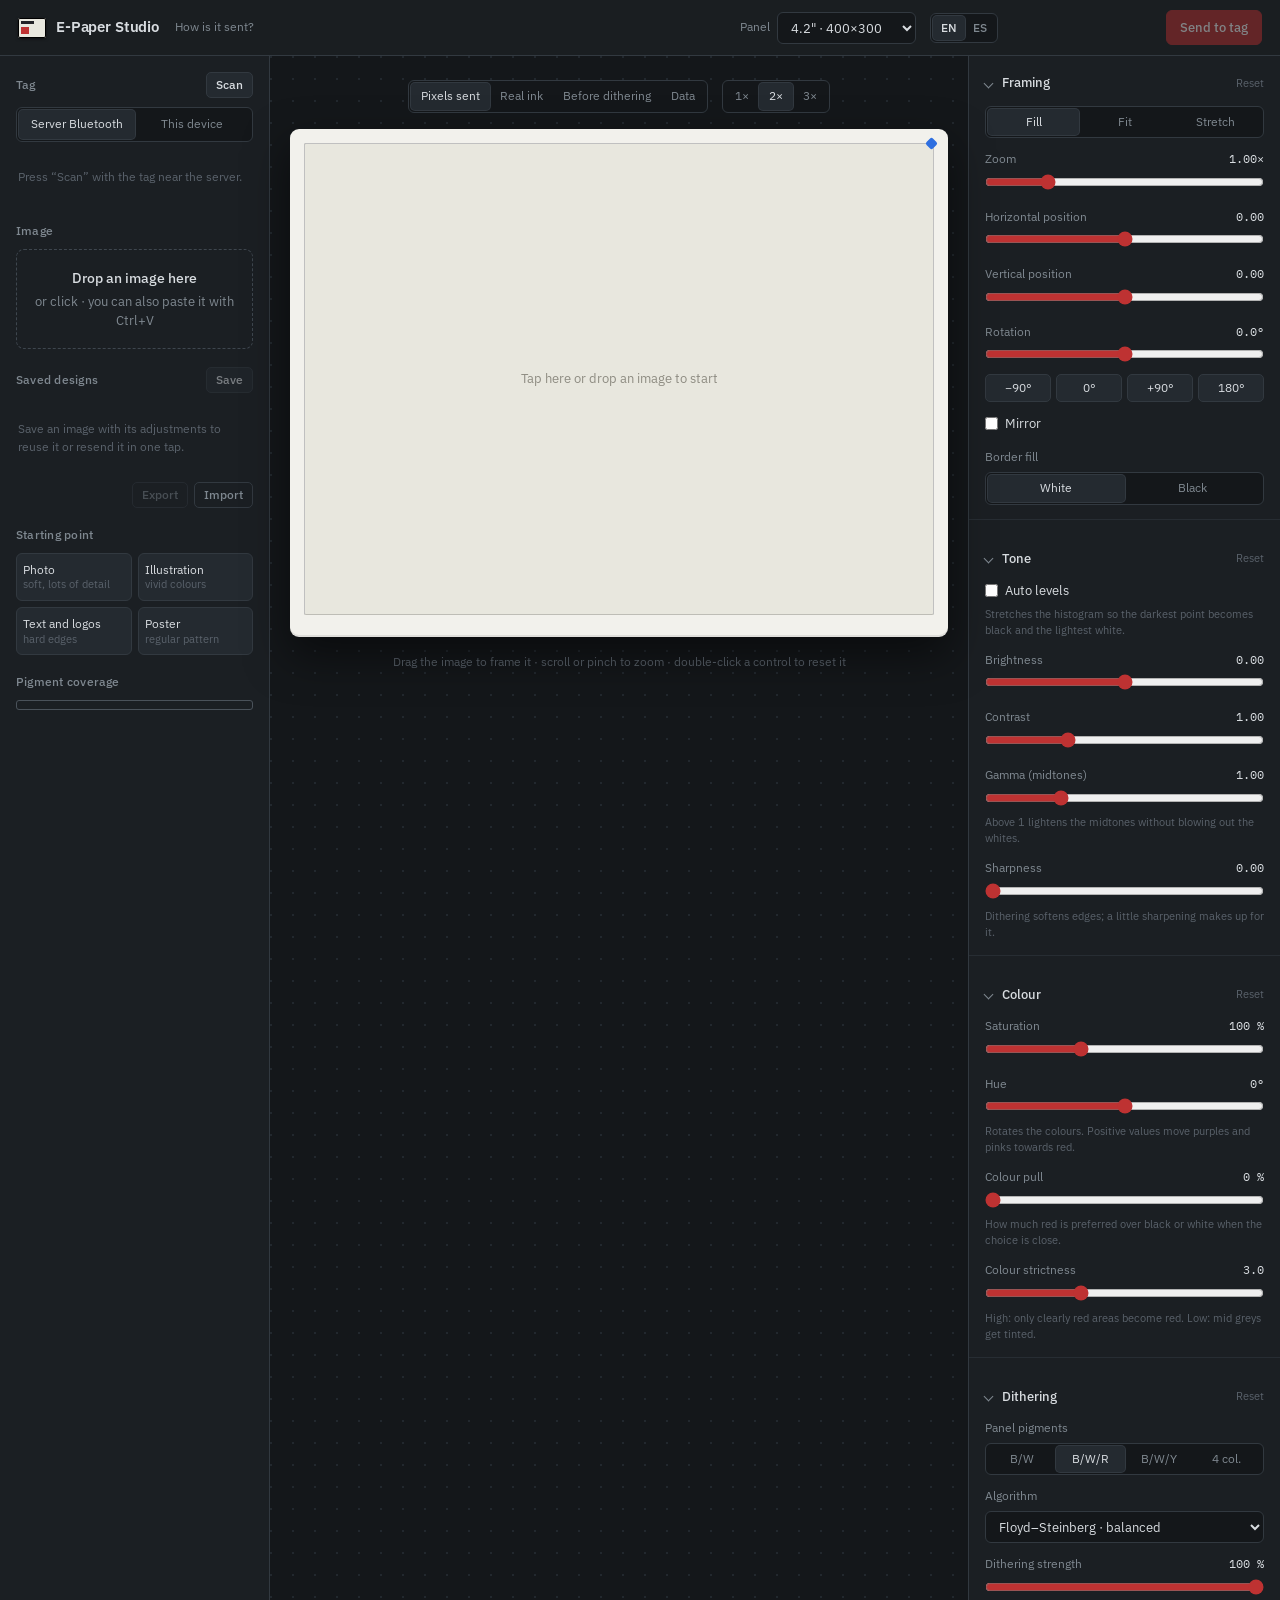
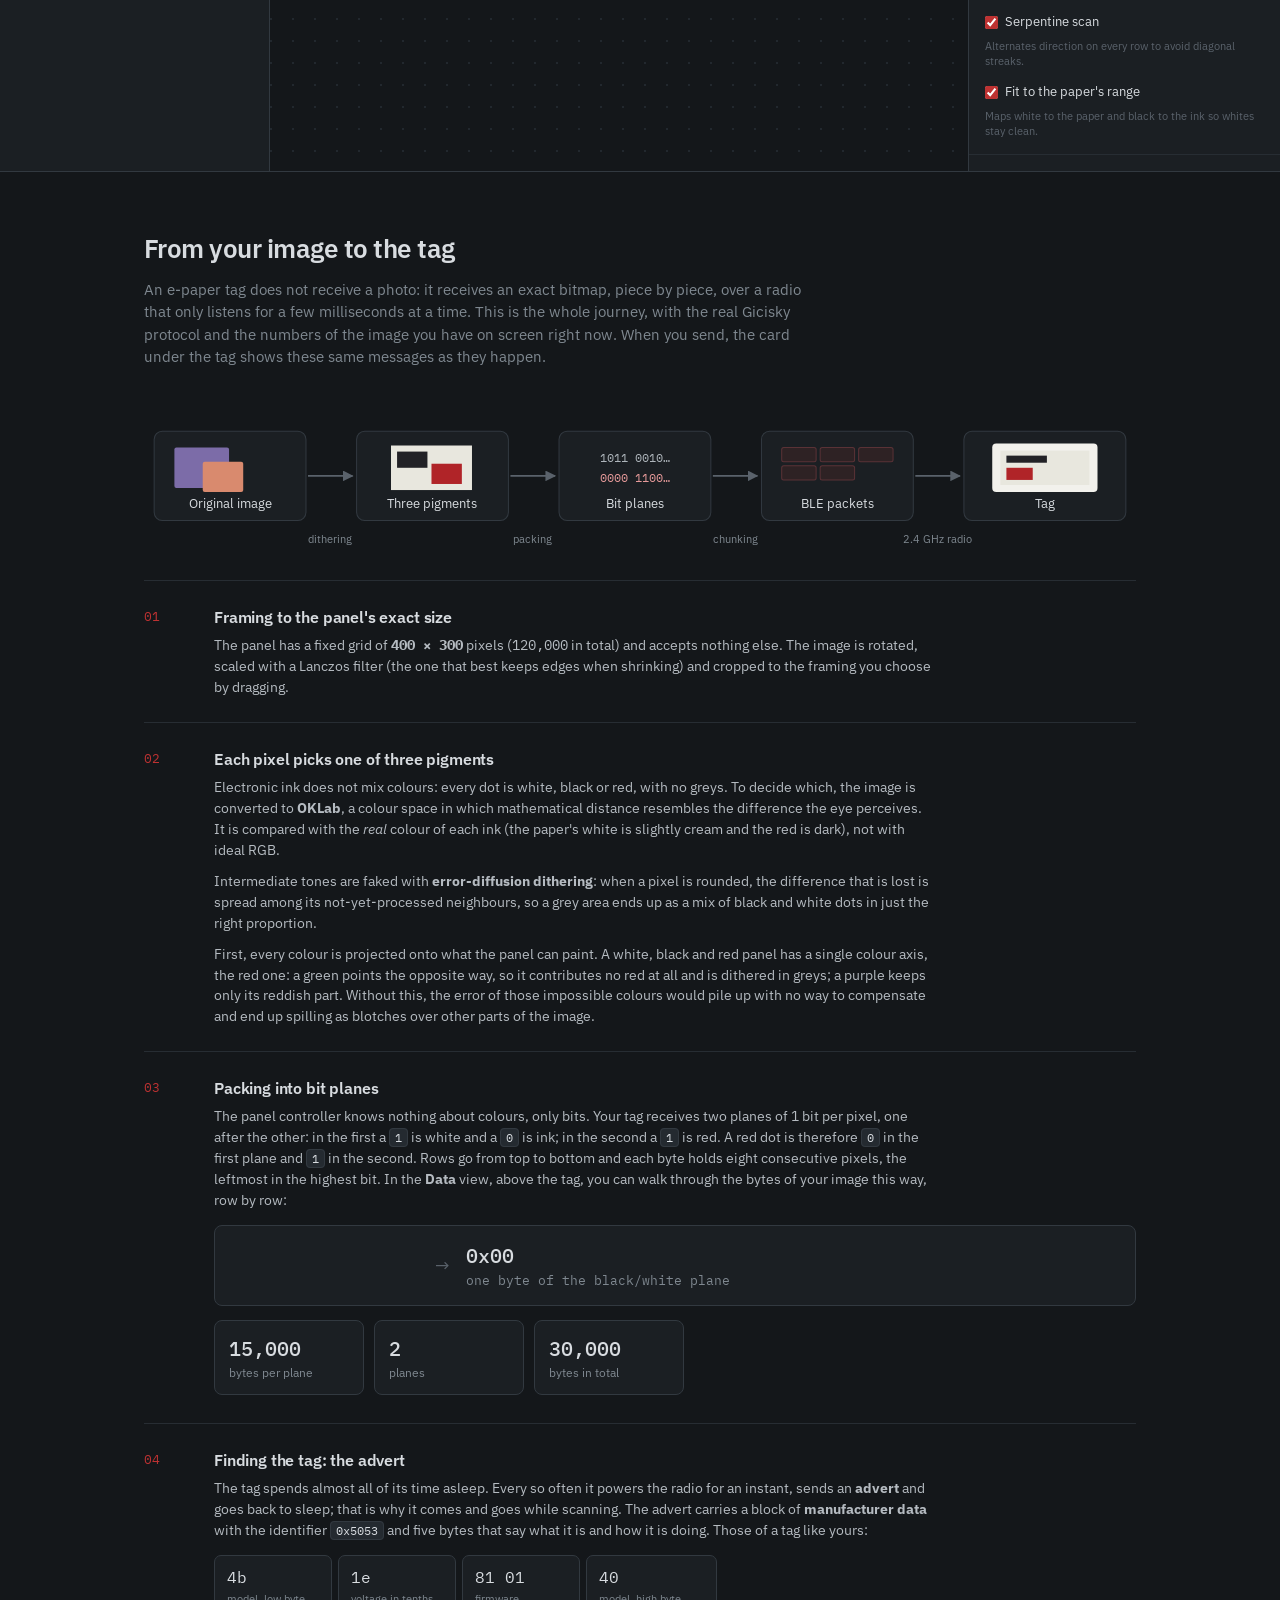
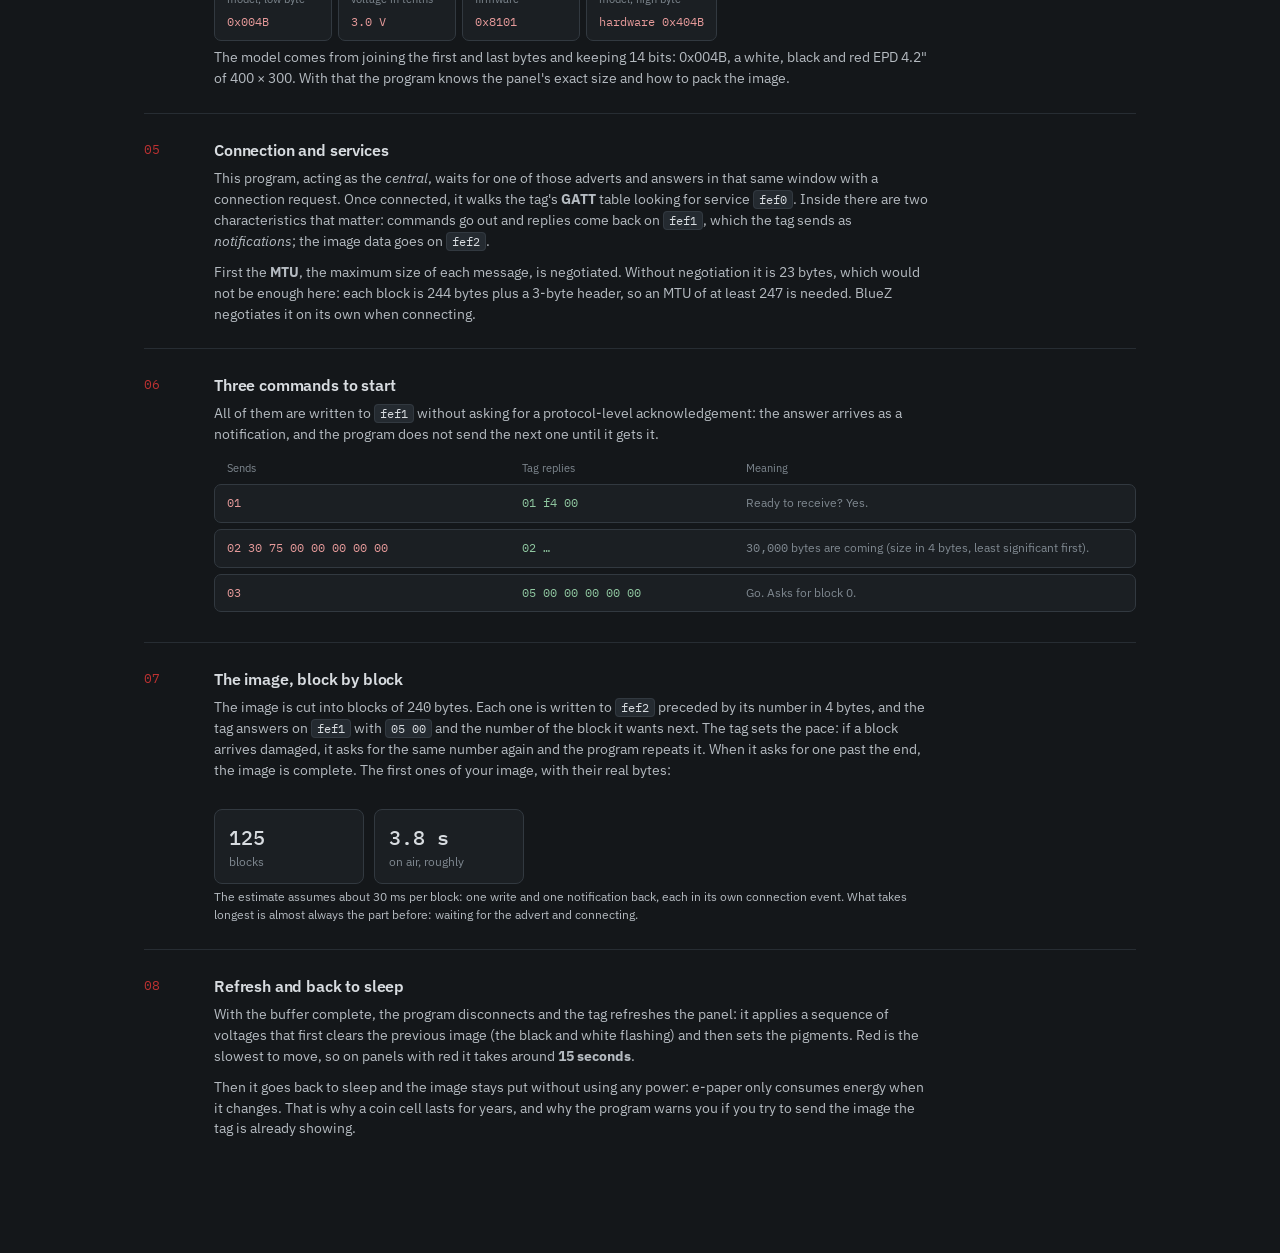
==== commit 6ad855b6: "feat: added docker compose and specified .env file example" ====
--- a/src/epaper_studio/web/static/index.html
+++ b/src/epaper_studio/web/static/index.html
@@ -32,7 +32,7 @@
   <div class="lang" id="lang" role="group" aria-label="Language"></div>
   <span id="status" role="status"></span>
   <button class="btn accent" id="send" disabled data-i18n="header.send">Send to tag</button>
-  <button class="logout" id="logout" type="button" data-i18n-title="header.logout" data-i18n-aria="header.logout">
+  <button class="logout hidden" id="logout" type="button" data-i18n-title="header.logout" data-i18n-aria="header.logout">
     <svg viewBox="0 0 16 16" aria-hidden="true"><path d="M6 2.5H3.5v11H6M10 5l3 3-3 3M13 8H6.5" fill="none" stroke="currentColor" stroke-width="1.4" stroke-linecap="round" stroke-linejoin="round"/></svg>
   </button>
 </header>
